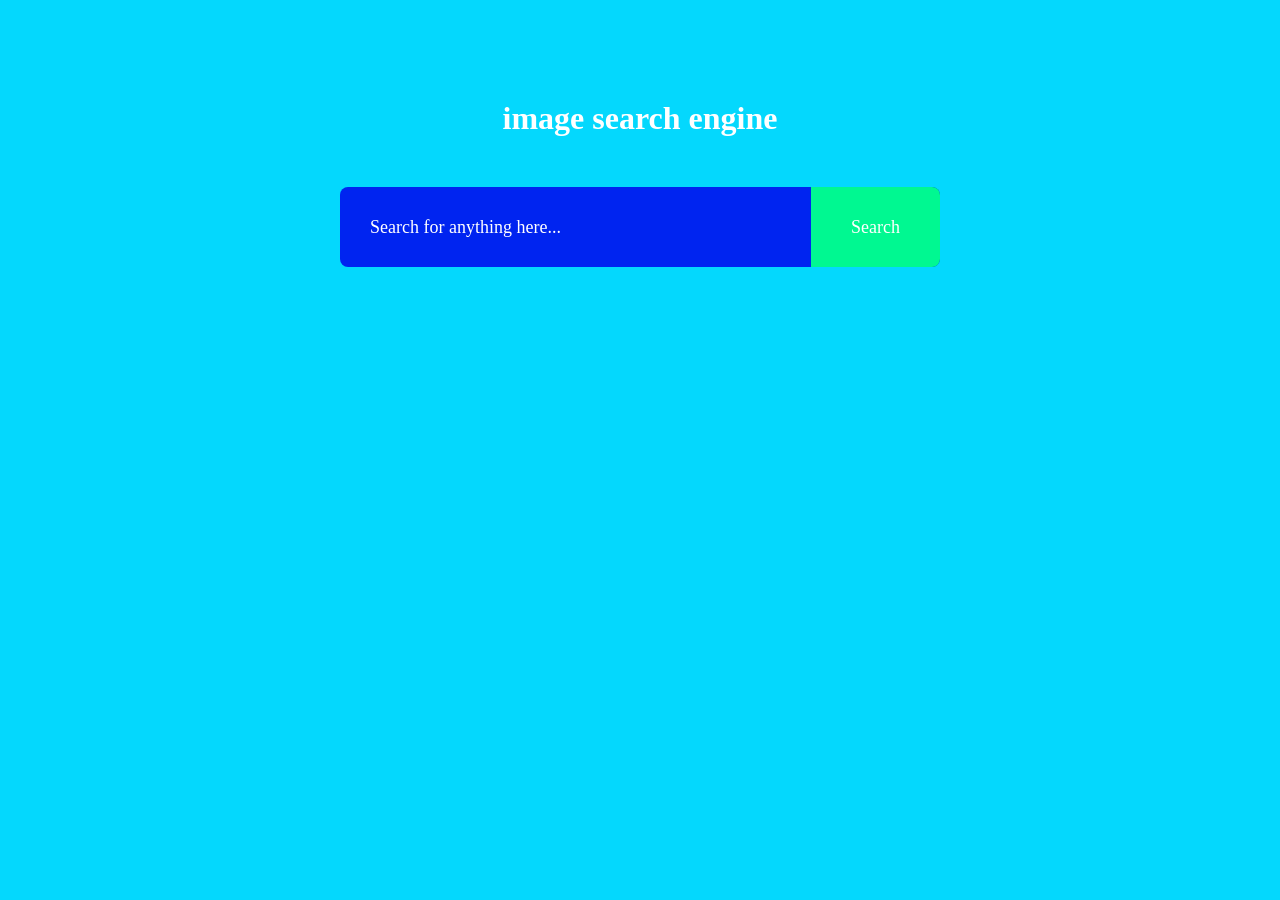
==== index.html @ 0873f74c "my image search engine" ====
<!DOCTYPE html>
<html lang="en">
<head>
    <meta charset="UTF-8">
    <meta name="viewport" content="width=device-width, initial-scale=1.0">
    <title>Image Search Engine</title>
    <link rel="stylesheet" href="style.css">
</head>
<body>
<h1>image search engine</h1>   
<form id="search-form">
    <input type="text" id="search-input" placeholder="Search for anything here...">
    <button>Search</button>
</form>
   
</body>
</html>
---- style.css ----
*{
    margin: 0;
    padding: 0;
    font-family:cursive;
    box-sizing: border-box;
}
body{
    background-color: #04d8fd;
    color: #fff;
}
h1{
    text-align: center;
    margin: 100px auto 50px;
    font-weight: 600;
}
form{
    width: 90%;
    max-width: 600px;
    margin: 0 auto;
    height: 80px;
    background: #0024f0;
    display: flex;
    align-items: center;
    border-radius: 8px;
}
form input{
    flex: 1;
    height: 100%;
    border: 0;
    outline: 0;
    background: transparent;
    color: #fff;
    font-size: 18px;
    padding: 0 30px;
}
form button{
    padding: 0 40px;
    height: 100%;
    background: #00f891;
    color: #fff;
    font-size: 18px;
    border: 0;
    outline: 0;
    border-top-right-radius: 8px;
    border-bottom-right-radius: 8px;
    cursor: pointer;
}
::placeholder{
    color: #fff;
    font-size: 18px;
}
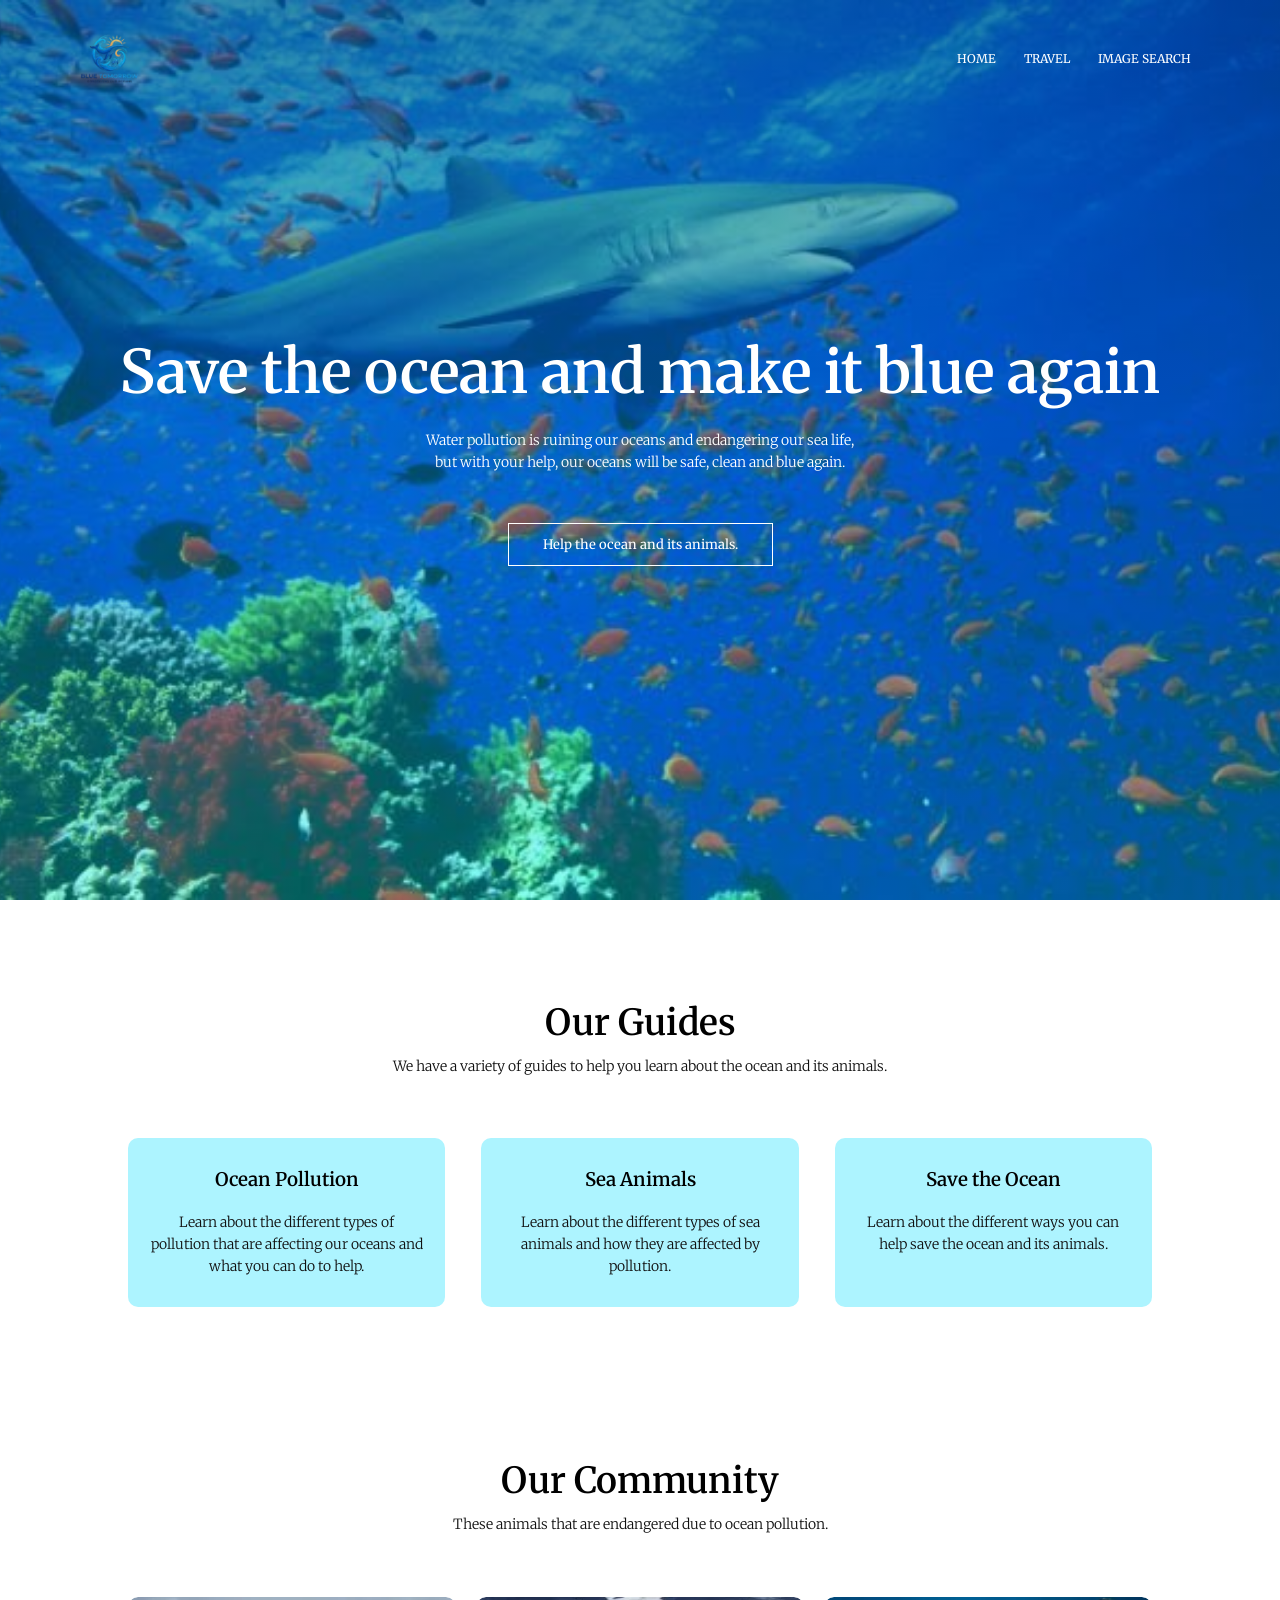
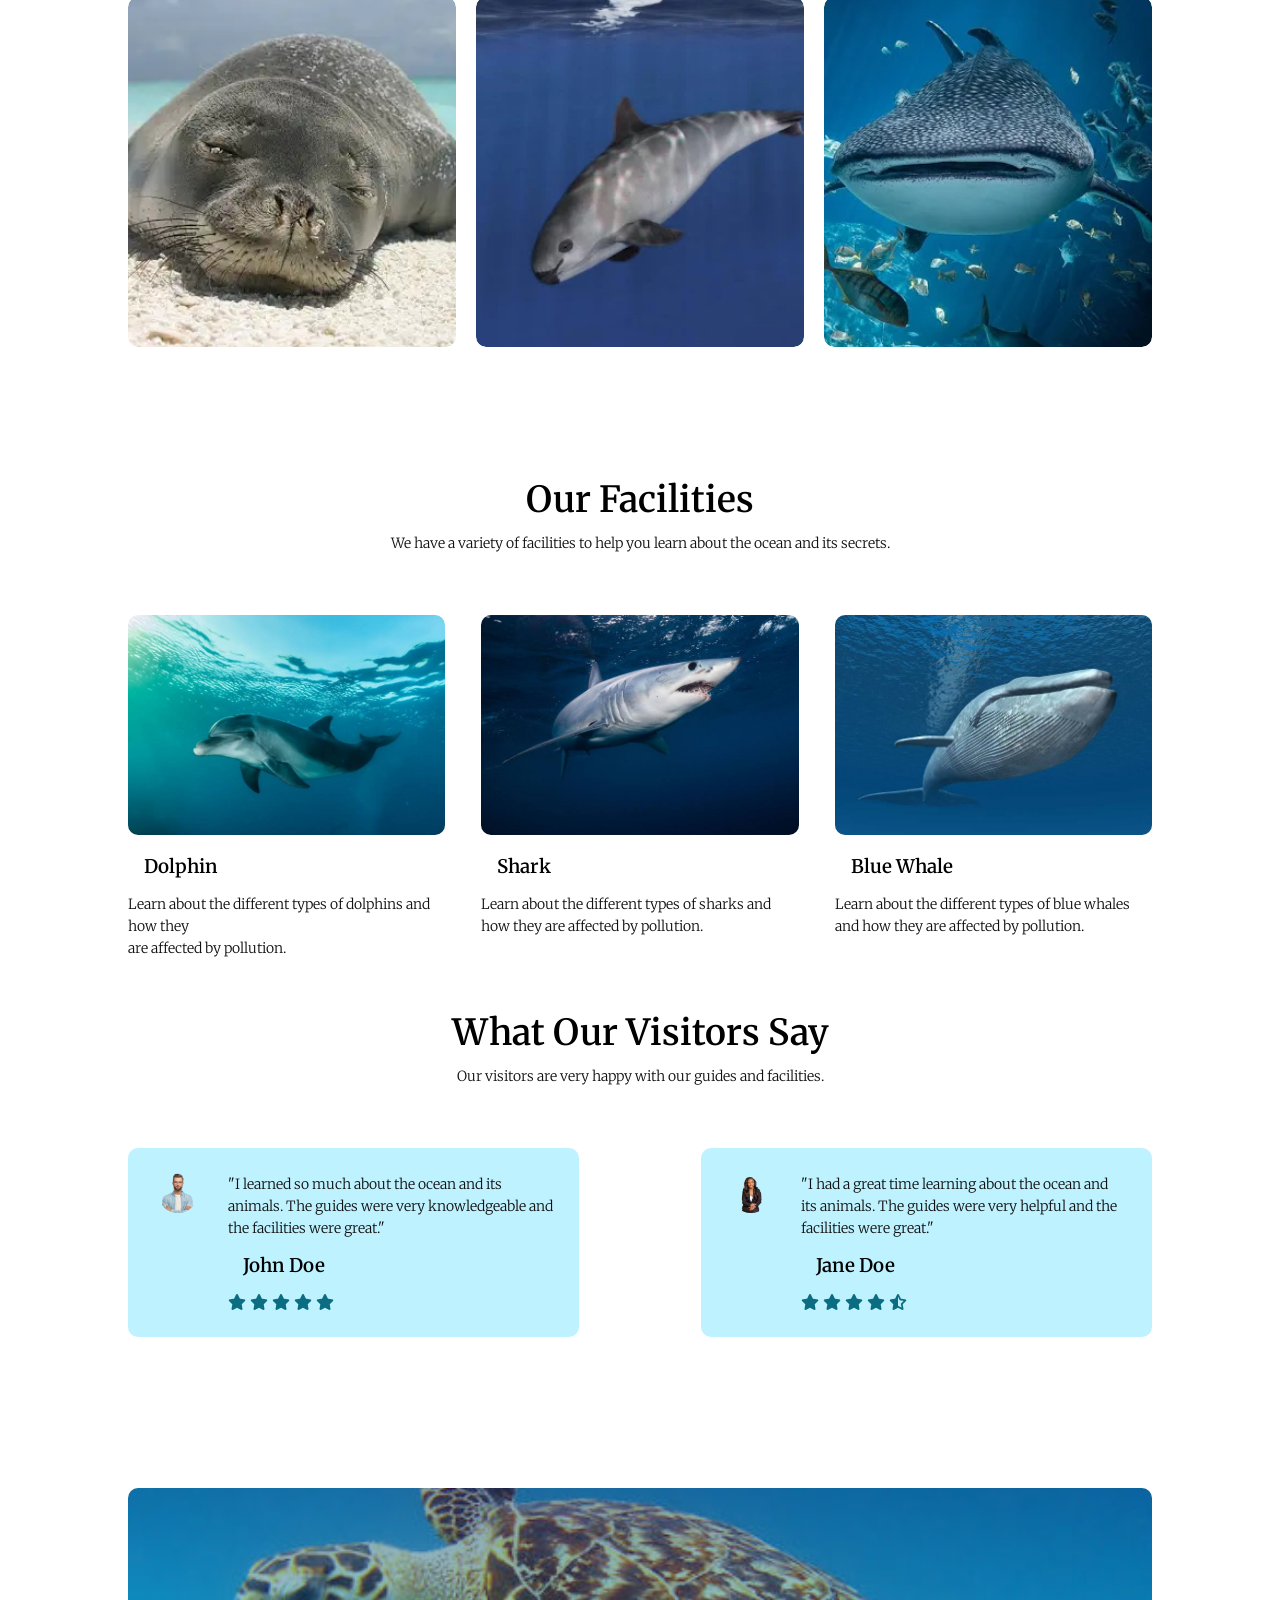
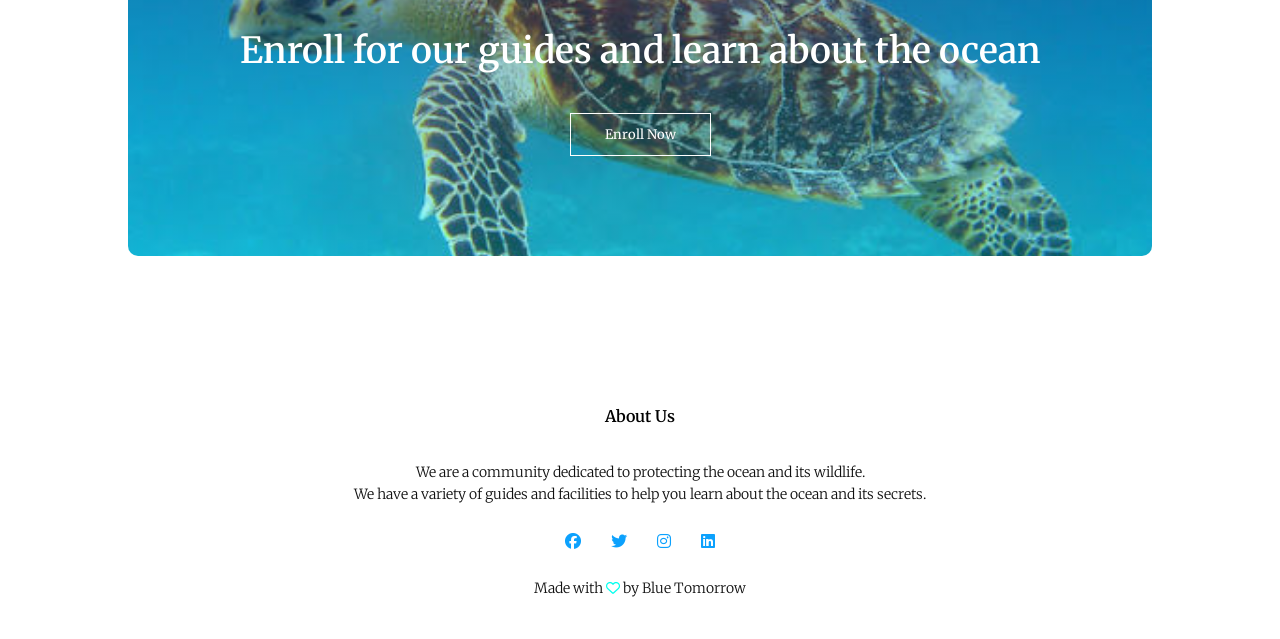
==== commit 0e422d7a: "css html images" ====
--- a/index.html
+++ b/index.html
@@ -1,17 +1,310 @@
+
 <!DOCTYPE html>
 <html lang="en">
 <head>
     <meta charset="UTF-8">
     <meta name="viewport" content="width=device-width, initial-scale=1.0">
-    <title>Image Search Engine</title>
+
+    <title>Blue Tomorrow | Sea Awareness</title>
+
     <link rel="stylesheet" href="style.css">
+
+    <link rel="preconnect" href="https://fonts.googleapis.com">
+    <link rel="preconnect" href="https://fonts.gstatic.com" crossorigin>
+
+    <link href="https://fonts.googleapis.com/css2?family=Merriweather:ital,opsz,wght@0,18..144,300..900;1,18..144,300..900&display=swap" rel="stylesheet">
+
+    <link rel="stylesheet" href="https://cdnjs.cloudflare.com/ajax/libs/font-awesome/6.7.2/css/all.min.css">
 </head>
+
 <body>
-<h1>image search engine</h1>   
-<form id="search-form">
-    <input type="text" id="search-input" placeholder="Search for anything here...">
-    <button>Search</button>
-</form>
-   
+
+    <!-- Header -->
+    <section class="header">
+
+        <nav>
+            <a href="index.html" class="logo">
+                <img src="Images/logo.png" alt="Blue Tomorrow Logo" class="logo">
+            </a>
+            <div class="nav-links" id="navLinks">
+
+                <i class="fa-solid fa-xmark" onclick="hidemenu()"></i>
+
+                <ul>
+                    <li><a href="index.html">HOME</a></li>
+                    <li><a href="/D&L/travel.html">TRAVEL</a></li>
+                    <li><a href="/E & E/Engine.html">IMAGE SEARCH</a></li>
+                </ul>
+            </div>
+            <i class="fa-solid fa-bars" onclick="showmenu()"></i>
+        </nav>
+
+        <div class="text-box">
+
+            <h1>Save the ocean and make it blue again</h1>
+
+            <p>
+                Water pollution is ruining our oceans and endangering our sea life,
+                <br>
+                but with your help, our oceans will be safe, clean and blue again.
+            </p>
+
+            <a href="donate.html" class="hero-btn">
+                Help the ocean and its animals.
+            </a>
+
+        </div>
+
+    </section>
+
+
+    <!-- Our Guides -->
+    <section class="course">
+
+        <h1>Our Guides</h1>
+
+        <p>
+            We have a variety of guides to help you learn about the ocean and its animals.
+        </p>
+
+        <div class="row">
+
+            <div class="course-col">
+                <h3>Ocean Pollution</h3>
+
+                <p>
+                    Learn about the different types of pollution that are affecting
+                    our oceans and what you can do to help.
+                </p>
+            </div>
+
+            <div class="course-col">
+                <h3>Sea Animals</h3>
+
+                <p>
+                    Learn about the different types of sea animals and how they
+                    are affected by pollution.
+                </p>
+            </div>
+
+            <div class="course-col">
+                <h3>Save the Ocean</h3>
+
+                <p>
+                    Learn about the different ways you can help save the ocean
+                    and its animals.
+                </p>
+            </div>
+
+        </div>
+
+    </section>
+
+
+    <!-- Our Community -->
+    <section class="campus">
+
+        <h1>Our Community</h1>
+
+        <p>
+            These animals that are endangered due to ocean pollution.
+        </p>
+
+        <div class="row">
+
+            <div class="marine-life col">
+                <img src="Images/hawaiian monk seal.webp" alt="Hawaiian Monk Seal">
+
+                <div class="layer">
+                    <h3>Hawaiian Monk Seal</h3>
+                </div>
+            </div>
+
+            <div class="marine-life col">
+                <img src="Images/vaquita.webp" alt="Vaquita">
+
+                <div class="layer">
+                    <h3>Vaquita</h3>
+                </div>
+            </div>
+
+            <div class="marine-life col">
+                <img src="Images/whale shark.webp" alt="Whale Shark">
+
+                <div class="layer">
+                    <h3>Whale Shark</h3>
+                </div>
+            </div>
+
+        </div>
+
+    </section>
+
+
+    <!-- Facilities -->
+    <section class="facilities">
+
+        <h1>Our Facilities</h1>
+
+        <p>
+            We have a variety of facilities to help you learn about the ocean and its secrets.
+        </p>
+
+        <div class="row">
+
+            <div class="facilities-col">
+                <img src="Images/Dolphin.jfif" alt="Dolphin">
+
+                <h3>Dolphin</h3>
+
+                <p>
+                    Learn about the different types of dolphins and how they<br>
+                    are affected by pollution.
+                </p>
+            </div>
+
+            <div class="facilities-col">
+                <img src="Images/Shark.jfif" alt="Shark">
+
+                <h3>Shark</h3>
+
+                <p>
+                    Learn about the different types of sharks and how they
+                    are affected by pollution.
+                </p>
+            </div>
+
+            <div class="facilities-col">
+                <img src="Images/Blue whale.jfif" alt="Blue Whale">
+
+                <h3>Blue Whale</h3>
+
+                <p>
+                    Learn about the different types of blue whales and how
+                    they are affected by pollution.
+                </p>
+            </div>
+
+        </div>
+
+    </section>
+
+
+    <!-- Testimonials -->
+    <section class="testimonials">
+
+        <h1>What Our Visitors Say</h1>
+
+        <p>
+            Our visitors are very happy with our guides and facilities.
+        </p>
+
+        <div class="row">
+
+            <div class="testimonials-col">
+
+                <img src="Images/user1.png" alt="Visitor">
+
+                <div>
+
+                    <p>
+                        "I learned so much about the ocean and its animals.
+                        The guides were very knowledgeable and the facilities were great."
+                    </p>
+
+                    <h3>John Doe</h3>
+
+                    <i class="fa-solid fa-star"></i>
+                    <i class="fa-solid fa-star"></i>
+                    <i class="fa-solid fa-star"></i>
+                    <i class="fa-solid fa-star"></i>
+                    <i class="fa-solid fa-star"></i>
+
+                </div>
+
+            </div>
+
+
+            <div class="testimonials-col">
+
+                <img src="Images/user2.png" alt="Visitor">
+
+                <div>
+
+                    <p>
+                        "I had a great time learning about the ocean and its animals.
+                        The guides were very helpful and the facilities were great."
+                    </p>
+
+                    <h3>Jane Doe</h3>
+
+                    <i class="fa-solid fa-star"></i>
+                    <i class="fa-solid fa-star"></i>
+                    <i class="fa-solid fa-star"></i>
+                    <i class="fa-solid fa-star"></i>
+                    <i class="fa-solid fa-star-half-stroke"></i>
+
+                </div>
+
+            </div>
+
+        </div>
+
+    </section>
+
+
+    <!-- Call To Action -->
+    <section class="cta">
+
+        <h1>Enroll for our guides and learn about the ocean</h1>
+
+        <a href="contact.html" class="hero-btn">Enroll Now</a>
+
+    </section>
+
+
+    <!-- Footer -->
+    <section class="footer">
+
+        <h4>About Us</h4>
+
+        <p>
+            We are a community dedicated to protecting the ocean and its wildlife.
+            <br>
+            We have a variety of guides and facilities to help you learn about
+            the ocean and its secrets.
+        </p>
+
+        <div class="icons">
+
+            <i class="fa-brands fa-facebook"></i>
+            <i class="fa-brands fa-twitter"></i>
+            <i class="fa-brands fa-instagram"></i>
+            <i class="fa-brands fa-linkedin"></i>
+
+        </div>
+
+        <p>
+            Made with <i class="fa-regular fa-heart"></i> by Blue Tomorrow 
+        </p>
+
+    </section>
+
+
+    <!-- JavaScript for Toggle Menu -->
+    <script>
+
+        var navLinks = document.getElementById("navLinks");
+
+        function showmenu() {
+            navLinks.style.right = "0";
+        }
+
+        function hidemenu() {
+            navLinks.style.right = "-200px";
+        }
+
+    </script>
+
 </body>
-</html>+</html>
--- a/style.css
+++ b/style.css
@@ -1,51 +1,402 @@
-*{
+
+* {
     margin: 0;
     padding: 0;
-    font-family:cursive;
+    font-family: 'Merriweather', cursive;
     box-sizing: border-box;
 }
-body{
-    background-color: #04d8fd;
-    color: #fff;
-}
-h1{
-    text-align: center;
-    margin: 100px auto 50px;
+
+/*----- HEADER -----*/
+
+.header {
+    min-height: 100vh;
+    width: 100%;
+    background-image:
+    linear-gradient(rgba(0, 88, 132, 0.65), rgba(0, 255, 251, 0.35)),
+    url("Images/BG.png");
+    background-position: center;
+    background-size: cover;
+    background-repeat: no-repeat;
+    position: relative;
+}
+
+nav {
+    display: flex;
+    padding: 2% 6%;
+    justify-content: space-between;
+    align-items: center;
+}
+
+nav img {
+    width: 150px;
+}
+
+.nav-links {
+    display: flex;
+    text-align: right;
+}
+
+.nav-links ul li {
+    list-style: none;
+    display: inline-block;
+    padding: 8px 12px;
+    position: relative;
+}
+
+.nav-links ul li a {
+    color: white;
+    text-decoration: none;
+    font-size: 12px;
+}
+
+.nav-links ul li::after {
+    content: '';
+    width: 0%;
+    height: 2px;
+    background: #01ffea;
+    display: block;
+    margin: auto;
+    transition: 0.4s;
+}
+
+.nav-links ul li:hover::after {
+    width: 100%;
+}
+
+.text-box {
+    width: 90%;
+    color: white;
+    position: absolute;
+    top: 50%;
+    left: 50%;
+    transform: translate(-50%, -50%);
+    text-align: center;
+}
+
+.text-box h1 {
+    font-size: 60px;
+}
+
+.text-box p {
+    margin: 10px 0 40px;
+    font-size: 14px;
+    color: white;
+}
+
+.hero-btn {
+    display: inline-block;
+    text-decoration: none;
+    color: white;
+    border: 1px solid white;
+    padding: 12px 34px;
+    font-size: 13px;
+    background: transparent;
+    position: relative;
+    cursor: pointer;
+    transition: 0.5s;
+}
+
+.hero-btn:hover {
+    border: 1px solid #36f1f4;
+    background: #3d7cf2;
+}
+
+nav .fa,
+nav .fa-solid {
+    display: none;
+}
+
+/*----- MOBILE NAVIGATION -----*/
+
+@media(max-width: 700px) {
+
+    .text-box h1 {
+        font-size: 25px;
+    }
+
+    .nav-links ul li {
+        display: block;
+    }
+
+    .nav-links {
+        display: block;
+        position: fixed;
+        background: #1fc9ef;
+        height: 100vh;
+        width: 200px;
+        top: 0;
+        right: -200px;
+        text-align: left;
+        z-index: 2;
+        transition: 0.5s;
+        padding-top: 30px;
+    }
+
+    nav .fa,
+    nav .fa-solid {
+        display: block;
+        color: white;
+        margin: 10px;
+        font-size: 22px;
+        cursor: pointer;
+    }
+
+    .nav-links ul {
+        padding: 30px;
+    }
+}
+
+/*----- COURSE -----*/
+
+.course {
+    width: 80%;
+    margin: auto;
+    text-align: center;
+    padding-top: 100px;
+}
+
+h1 {
+    font-size: 36px;
     font-weight: 600;
 }
-form{
-    width: 90%;
-    max-width: 600px;
-    margin: 0 auto;
-    height: 80px;
-    background: #0024f0;
+
+p {
+    color: rgb(16, 16, 16);
+    font-size: 14px;
+    font-weight: 300;
+    line-height: 22px;
+    padding: 10px;
+}
+
+.row {
+    margin-top: 5%;
     display: flex;
-    align-items: center;
-    border-radius: 8px;
-}
-form input{
-    flex: 1;
+    justify-content: space-between;
+    gap: 20px;
+}
+
+.course-col {
+    flex-basis: 31%;
+    background: hsl(188, 100%, 84%);
+    padding: 20px 12px;
+    border-radius: 10px;
+    margin-bottom: 5%;
+    transition: 0.5s;
+}
+
+h3 {
+    text-align: center;
+    font-weight: 600;
+    margin: 10px 0;
+}
+
+.course-col:hover {
+    box-shadow: 0 0 20px 0 #000000;
+}
+
+@media(max-width: 700px) {
+    .row {
+        flex-direction: column;
+    }
+}
+
+/*----- MARINE LIFE -----*/
+
+.campus {
+    width: 80%;
+    margin: auto;
+    text-align: center;
+    padding-top: 100px;
+}
+.logo{
+    width: 65px;
+    height: 65px;
+}
+
+.marine-life {
+    flex-basis: 32%;
+    border-radius: 10px;
+    margin-bottom: 30px;
+    position: relative;
+    overflow: hidden;
+}
+
+.marine-life img {
+    width: 100%;
+    height: 350px;
+    object-fit: cover;
+    display: block;
+    border-radius: 10px;
+}
+
+.layer {
+    width: 100%;
     height: 100%;
-    border: 0;
-    outline: 0;
     background: transparent;
-    color: #fff;
-    font-size: 18px;
-    padding: 0 30px;
-}
-form button{
-    padding: 0 40px;
-    height: 100%;
-    background: #00f891;
-    color: #fff;
-    font-size: 18px;
-    border: 0;
-    outline: 0;
-    border-top-right-radius: 8px;
-    border-bottom-right-radius: 8px;
+    position: absolute;
+    top: 0;
+    left: 0;
+    transition: 0.5s;
+}
+
+.layer:hover {
+    background: rgba(3, 204, 218, 0.7);
+}
+
+.layer h3 {
+    width: 100%;
+    font-weight: 500;
+    color: white;
+    font-size: 26px;
+    bottom: 0;
+    left: 50%;
+    transform: translateX(-50%);
+    position: absolute;
+    opacity: 0;
+    transition: 0.5s;
+}
+
+.layer:hover h3 {
+    bottom: 49%;
+    opacity: 1;
+}
+
+/*----- FACILITIES -----*/
+
+.facilities {
+    width: 80%;
+    margin: auto;
+    text-align: center;
+    padding-top: 100px;
+}
+
+.facilities-col {
+    flex-basis: 31%;
+    background: white;
+    border-radius: 10px;
+    margin-bottom: 5%;
+    text-align: left;
+}
+
+.facilities-col img {
+    width: 100%;
+    height: 220px;
+    object-fit: cover;
+    border-radius: 10px;
+}
+
+.facilities-col p {
+    padding: 0;
+}
+
+.facilities-col h3 {
+    margin: 16px;
+    margin-bottom: 15px;
+    text-align: left;
+}
+
+/*----- TESTIMONIALS -----*/
+
+.testimonials {
+    width: 80%;
+    margin: auto;
+    text-align: center;
+}
+
+.testimonials-col {
+    flex-basis: 44%;
+    border-radius: 10px;
+    margin-bottom: 5%;
+    text-align: left;
+    background: #bef2ff;
+    padding: 25px;
     cursor: pointer;
-}
-::placeholder{
-    color: #fff;
-    font-size: 18px;
-}+    display: flex;
+}
+
+.testimonials-col img {
+    height: 40px;
+    width: 40px;
+    object-fit: cover;
+    margin-left: 5px;
+    margin-right: 30px;
+    border-radius: 50%;
+}
+
+.testimonials-col p {
+    padding: 0;
+}
+
+.testimonials-col h3 {
+    margin: 15px;
+    text-align: left;
+}
+
+.testimonials-col .fa,
+.testimonials-col .fa-solid,
+.testimonials-col .fa-regular {
+    color: #0a6d81;
+}
+
+@media(max-width: 700px) {
+    .testimonials-col img {
+        margin-left: 0;
+        margin-right: 15px;
+    }
+}
+
+/*----- CALL TO ACTION -----*/
+
+.cta {
+    margin: 100px auto;
+    width: 80%;
+    background-image:
+        linear-gradient(rgba(0, 50, 80, 0.45), rgba(0, 255, 251, 0.35)),
+        url("Images/Turtle.jfif");
+    background-position: center;
+    background-size: cover;
+    background-repeat: no-repeat;
+    border-radius: 10px;
+    text-align: center;
+    padding: 100px 0;
+}
+
+.cta h1 {
+    color: white;
+    margin: 40px;
+    padding: 0;
+}
+
+@media(max-width: 700px) {
+    .cta h1 {
+        font-size: 24px;
+        margin: 20px;
+    }
+}
+
+/*----- FOOTER -----*/
+
+.footer {
+    width: 100%;
+    text-align: center;
+    padding: 30px 0;
+}
+
+.footer h4 {
+    margin-bottom: 25px;
+    margin-top: 20px;
+    font-weight: 600;
+}
+
+.icons .fa,
+.icons .fa-brands {
+    color: rgb(12, 161, 253);
+    margin: 0 13px;
+    cursor: pointer;
+    padding: 18px 0;
+}
+
+.fa-heart-o,
+.fa-heart {
+    color: rgb(0, 255, 238);
+}
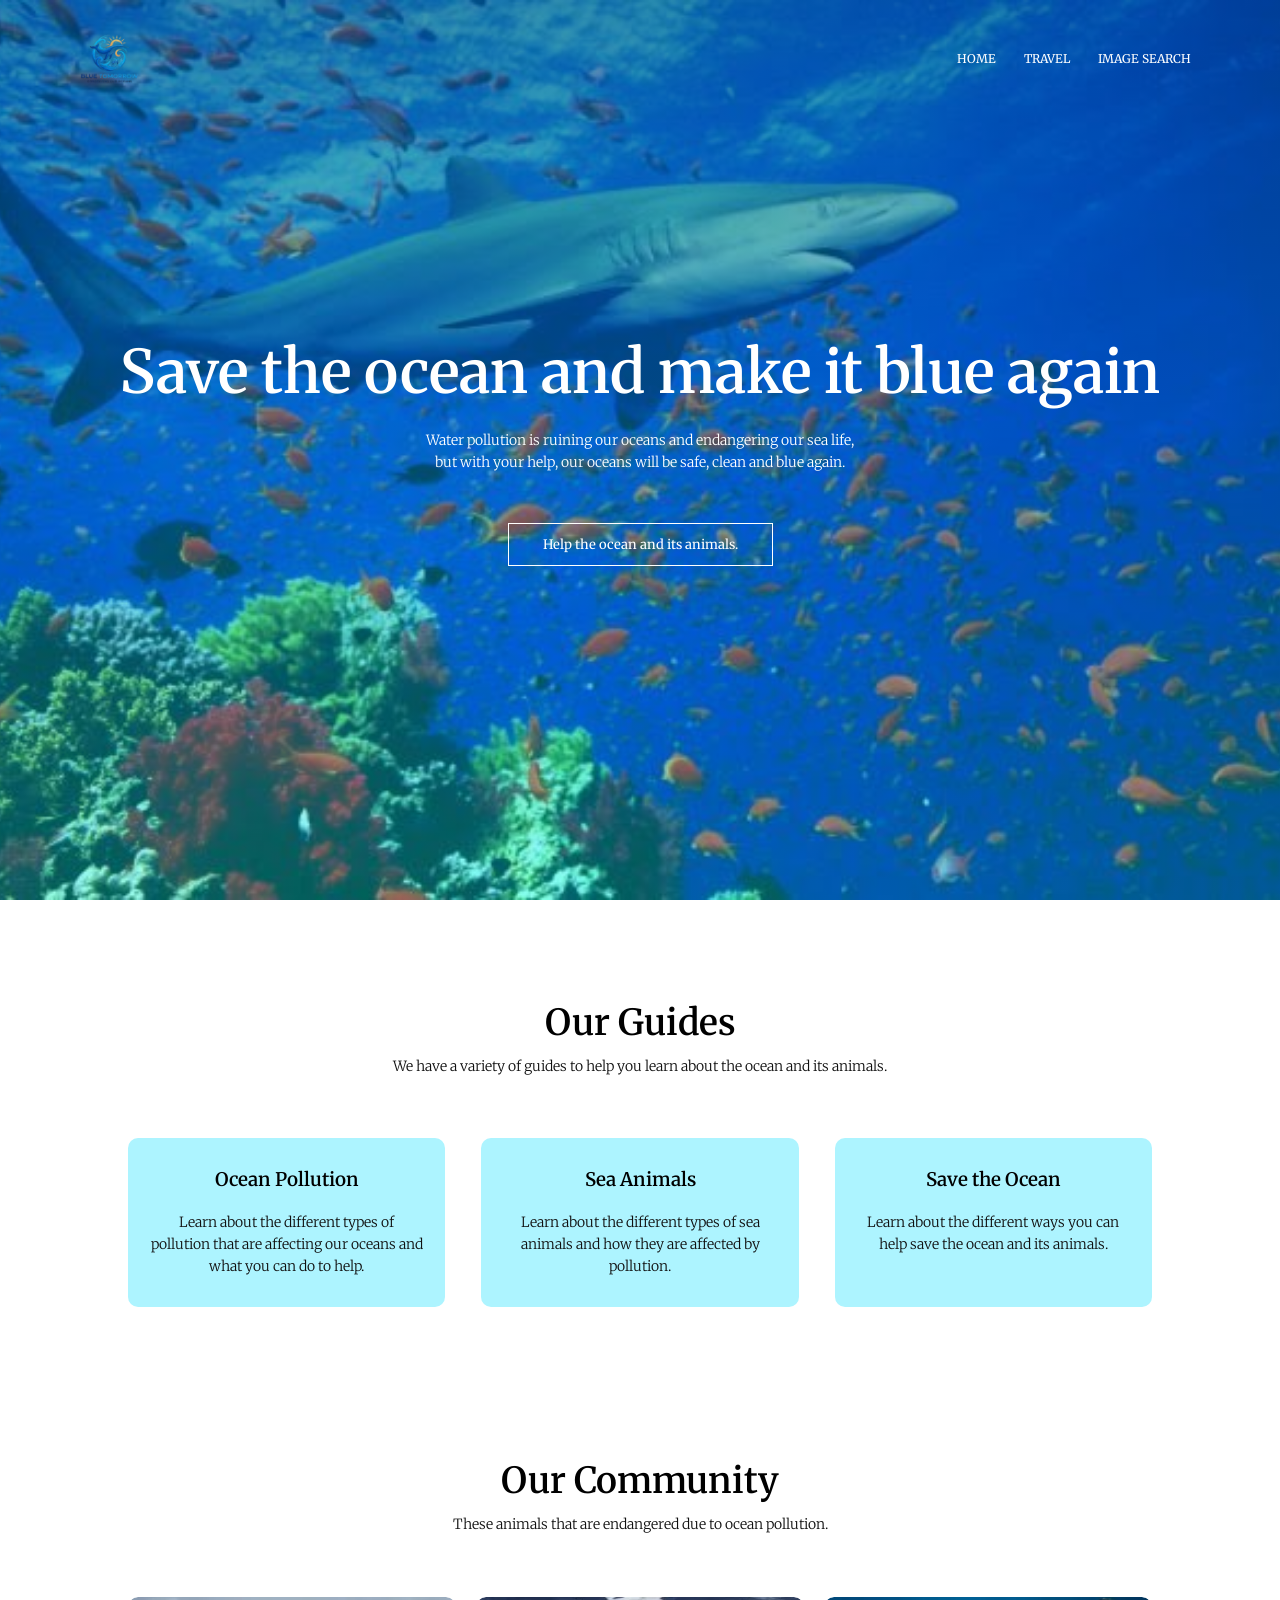
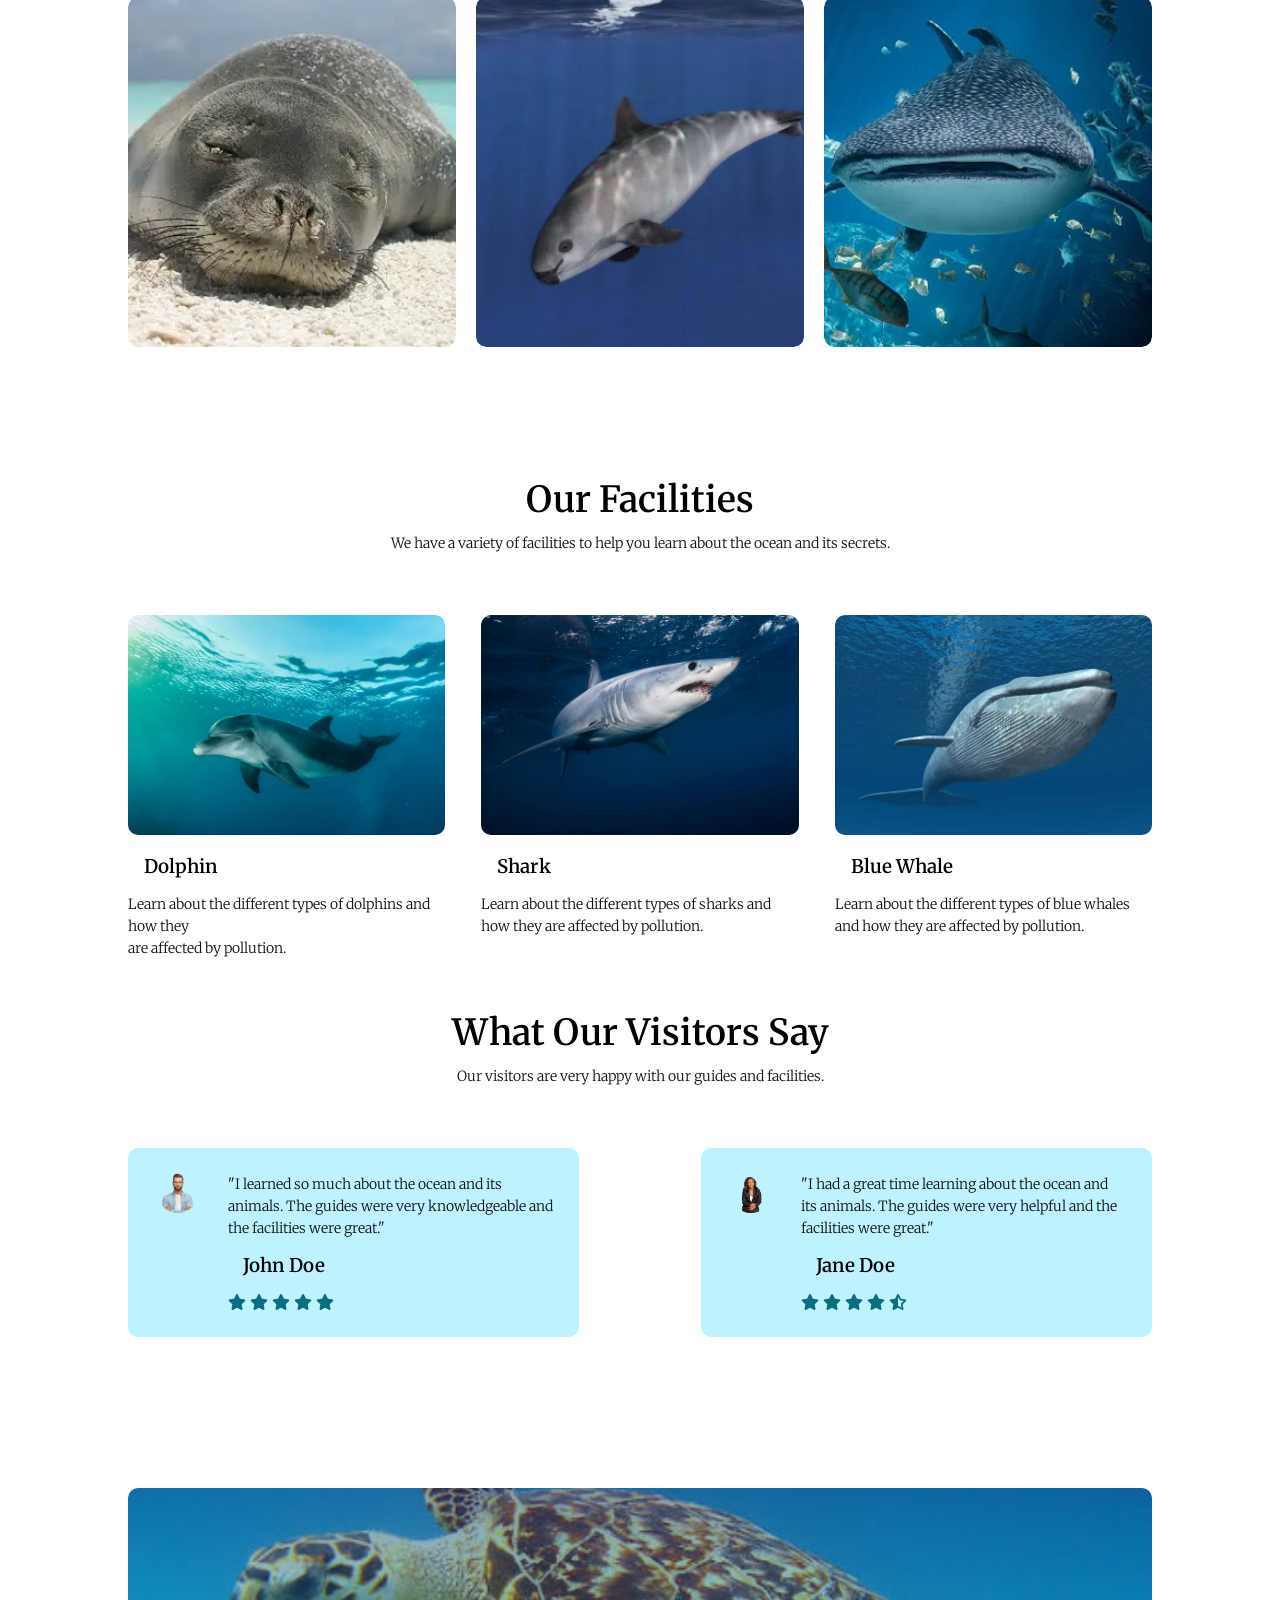
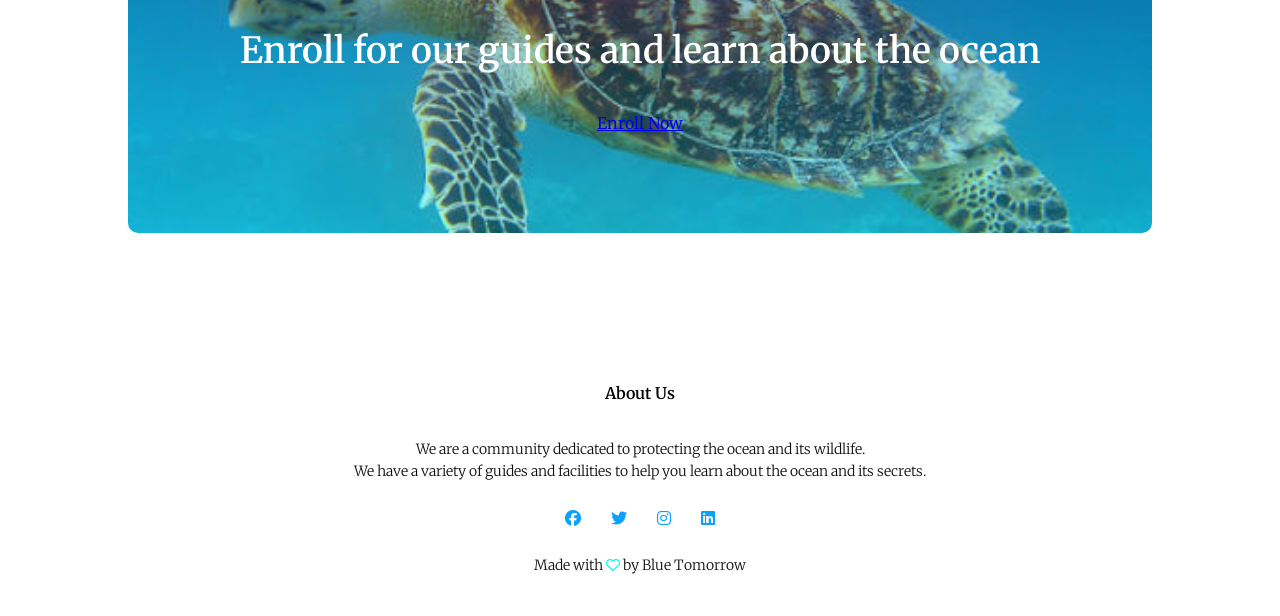
==== commit f34b2d39: "ai" ====
--- a/index.html
+++ b/index.html
@@ -31,7 +31,7 @@
                 <i class="fa-solid fa-xmark" onclick="hidemenu()"></i>
 
                 <ul>
-                    <li><a href="index.html">HOME</a></li>
+                    <li><a href="/index.html">HOME</a></li>
                     <li><a href="/D&L/travel.html">TRAVEL</a></li>
                     <li><a href="/E & E/Engine.html">IMAGE SEARCH</a></li>
                 </ul>
@@ -258,7 +258,7 @@
 
         <h1>Enroll for our guides and learn about the ocean</h1>
 
-        <a href="contact.html" class="hero-btn">Enroll Now</a>
+        <a href= class = "hero-btn">Enroll Now</a>
 
     </section>
 
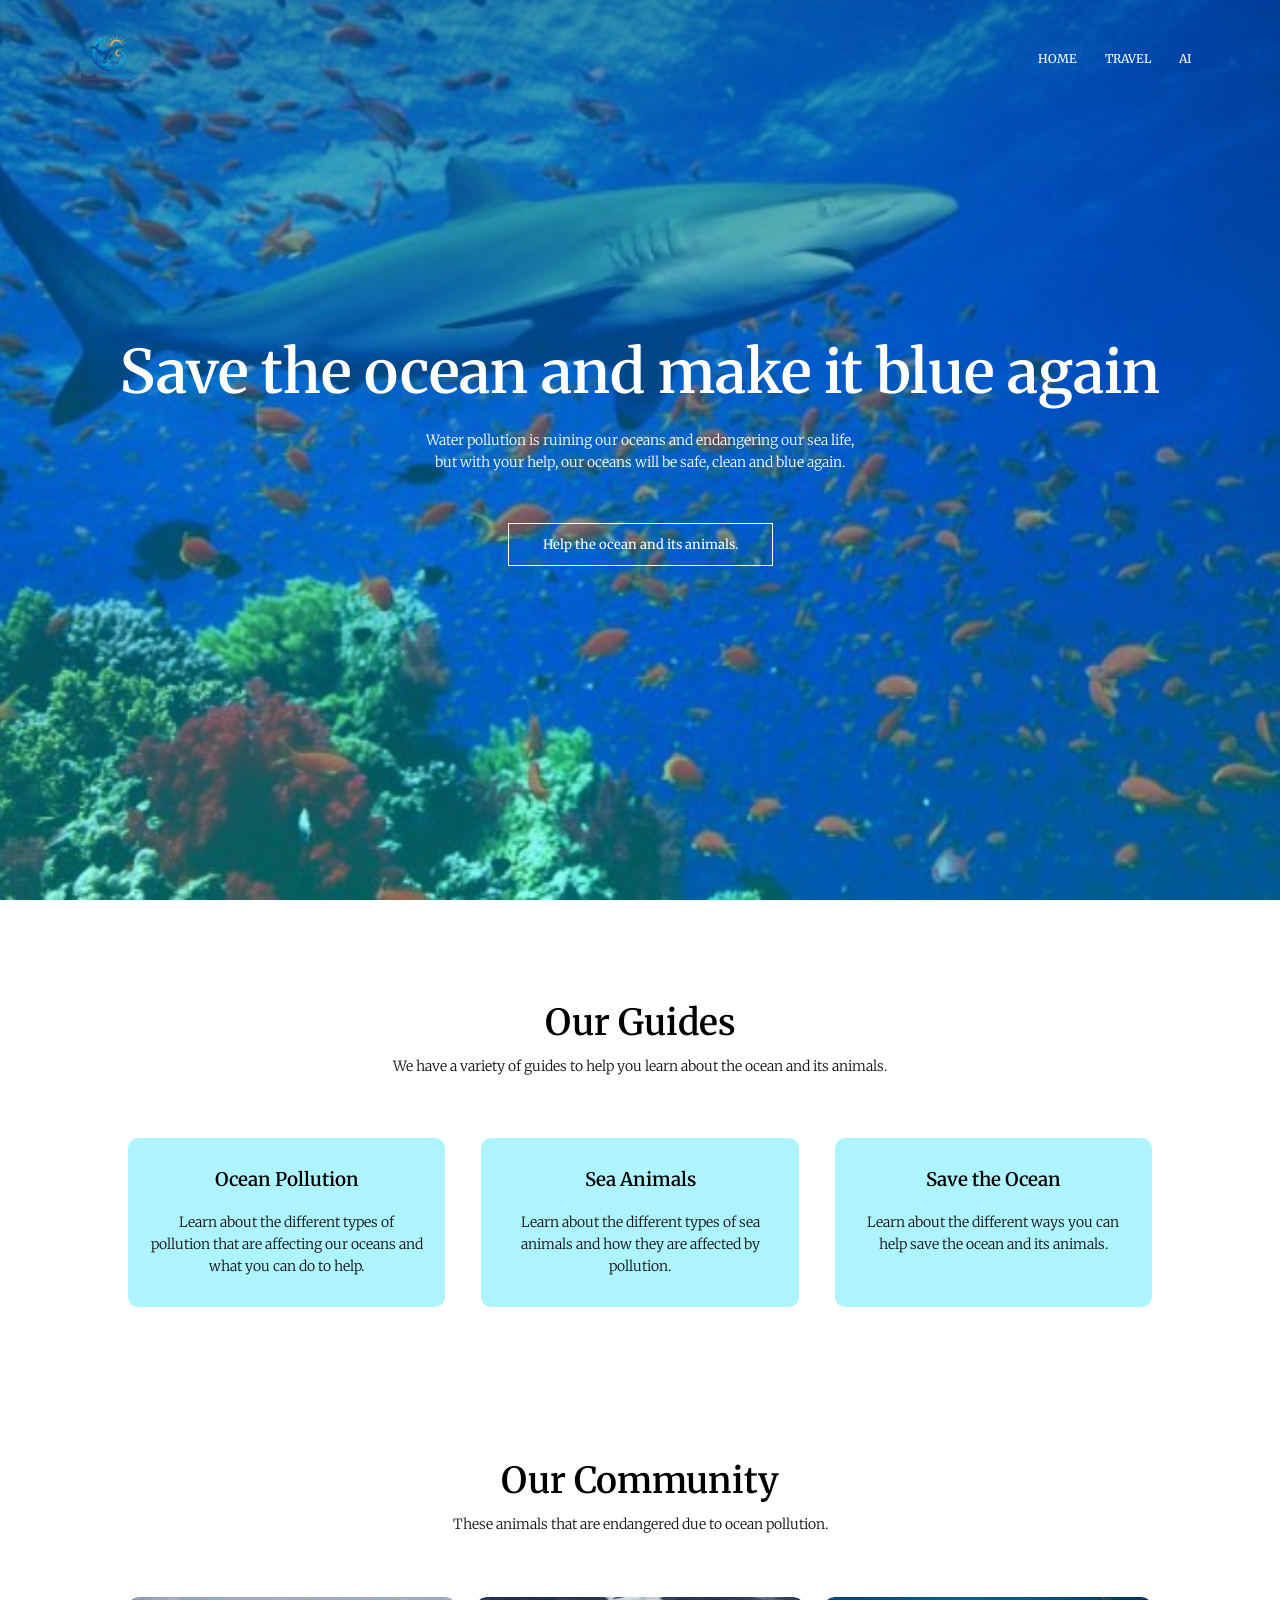
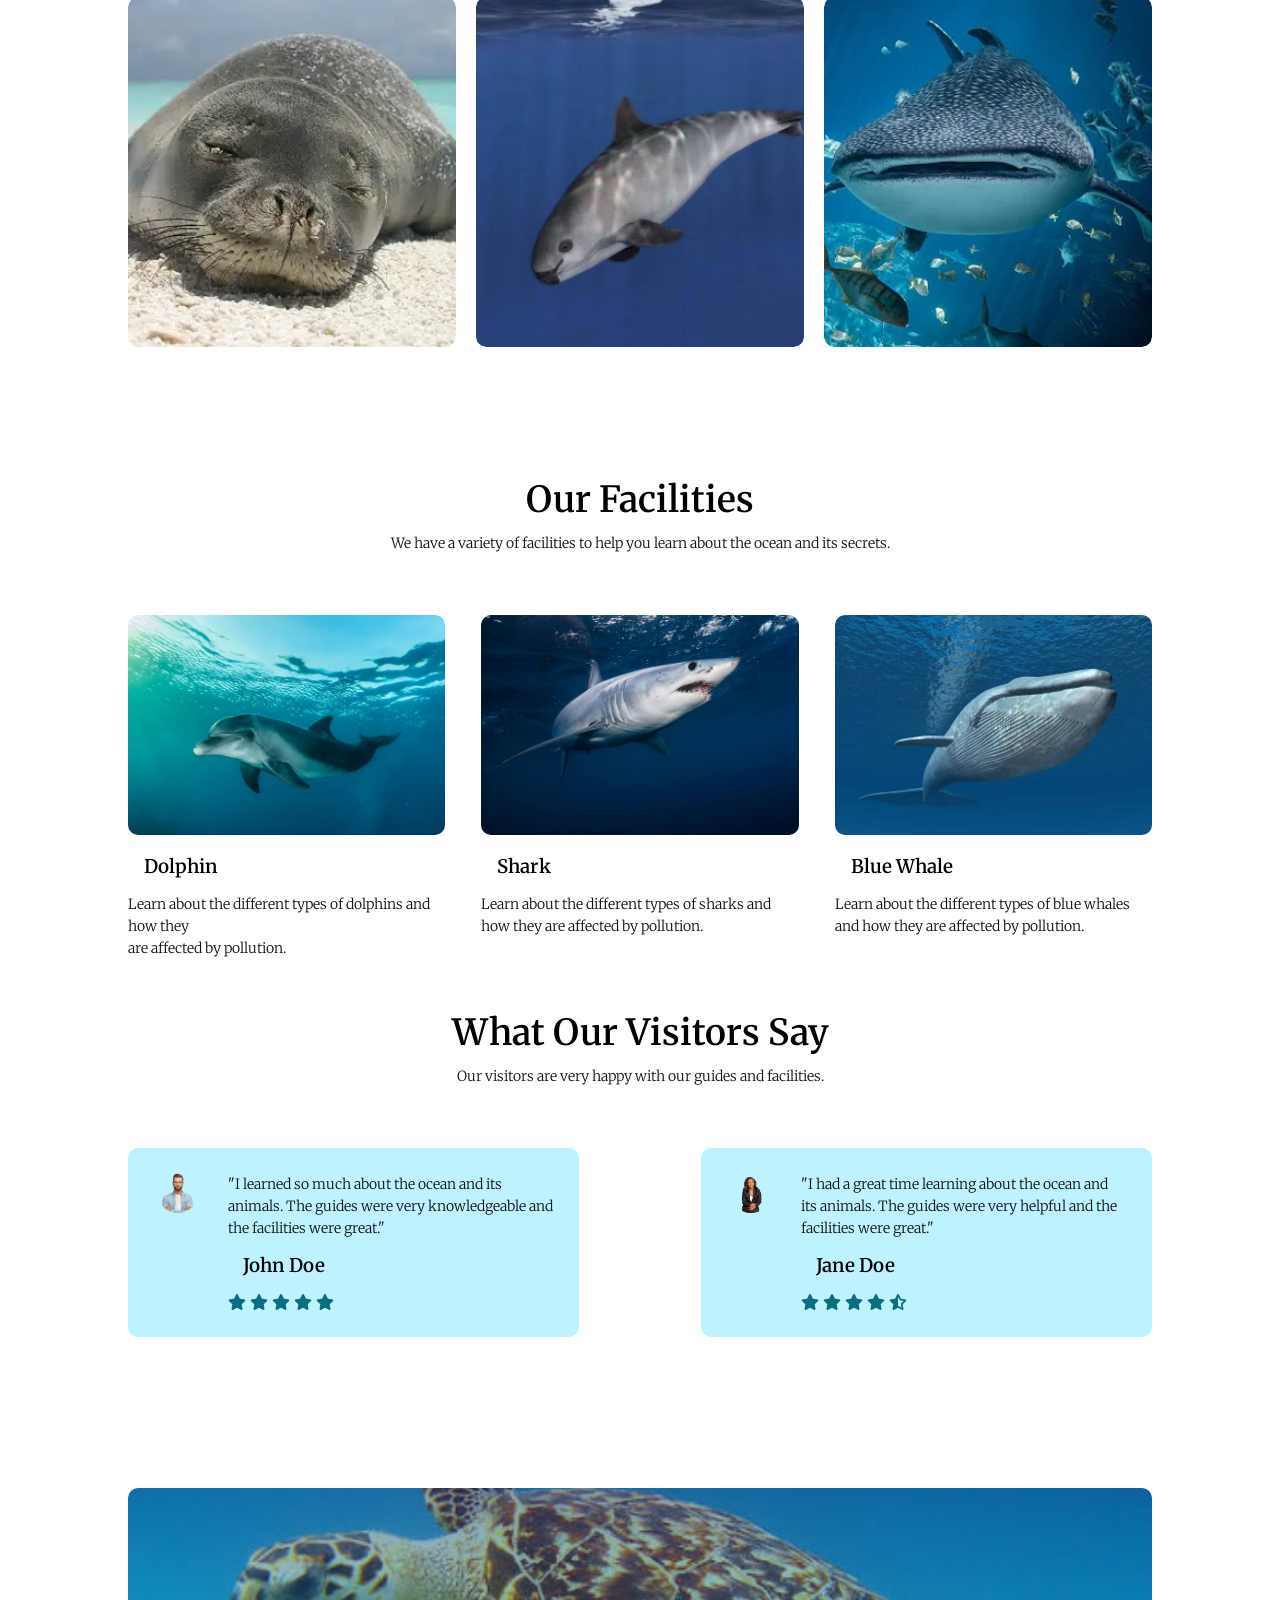
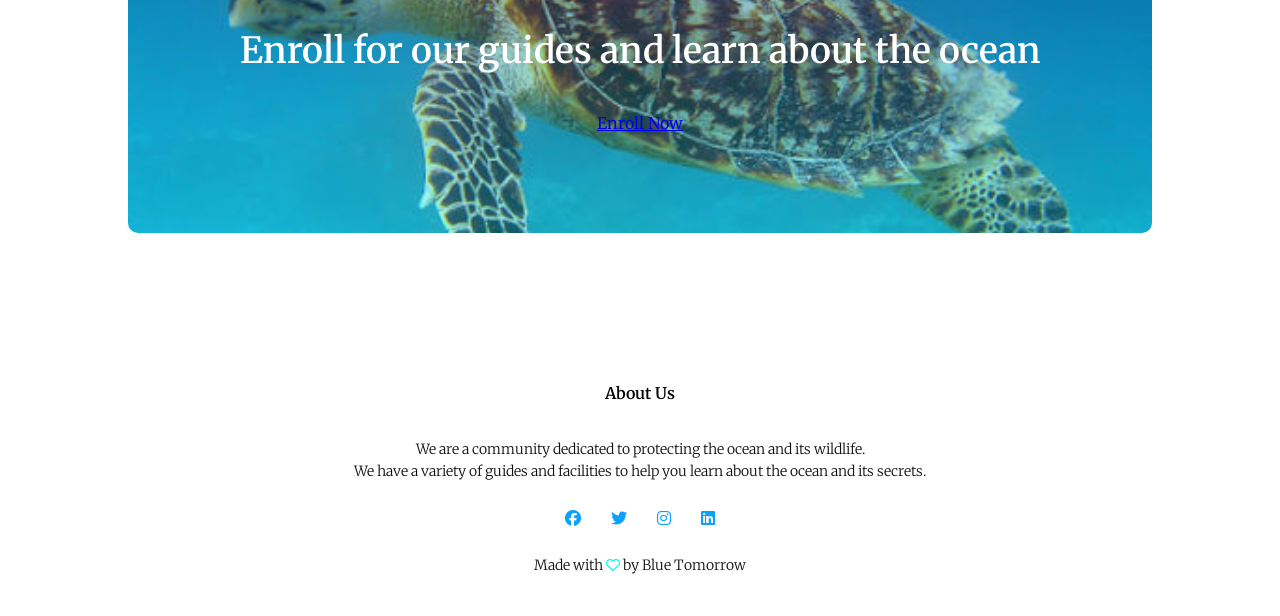
==== commit ecca5ecb: "changes" ====
--- a/index.html
+++ b/index.html
@@ -33,7 +33,7 @@
                 <ul>
                     <li><a href="/index.html">HOME</a></li>
                     <li><a href="/D&L/travel.html">TRAVEL</a></li>
-                    <li><a href="/E & E/Engine.html">IMAGE SEARCH</a></li>
+                    <li><a href="/E & E/Engine.html">AI</a></li>
                 </ul>
             </div>
             <i class="fa-solid fa-bars" onclick="showmenu()"></i>
